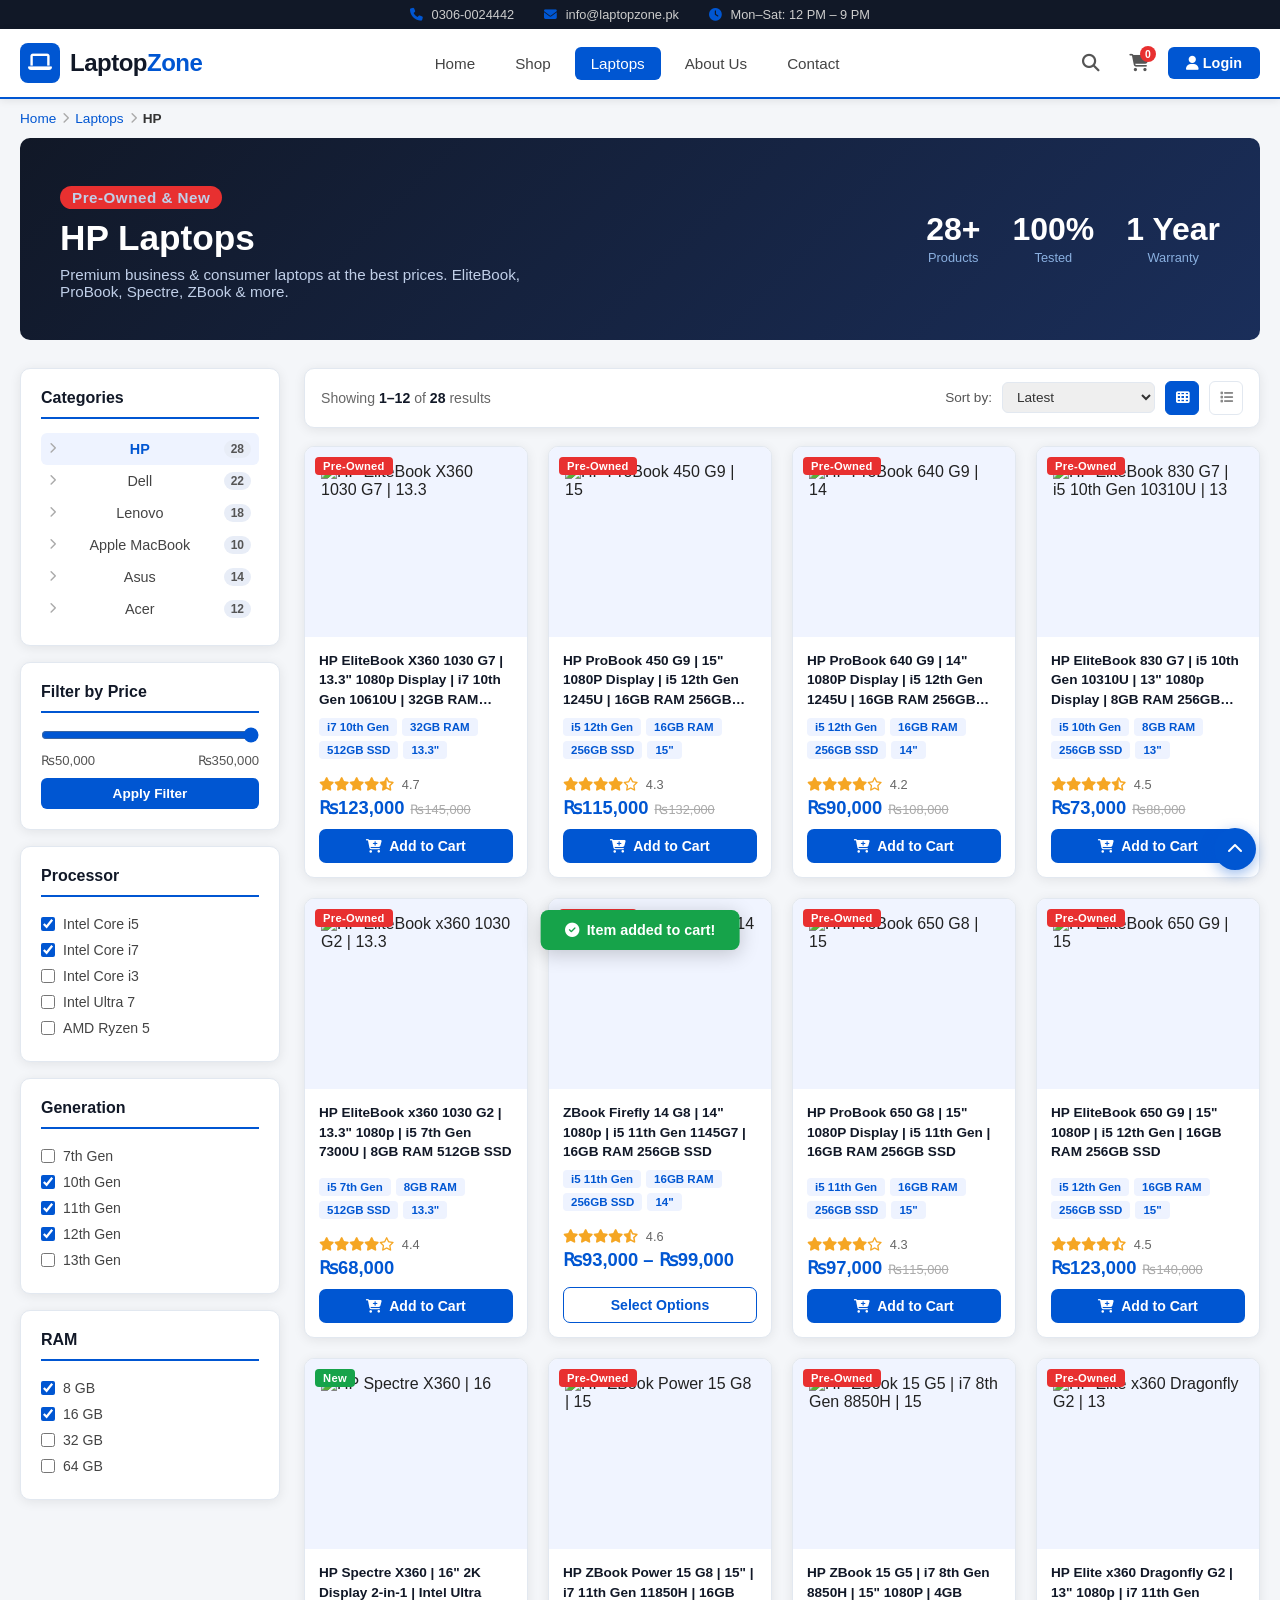
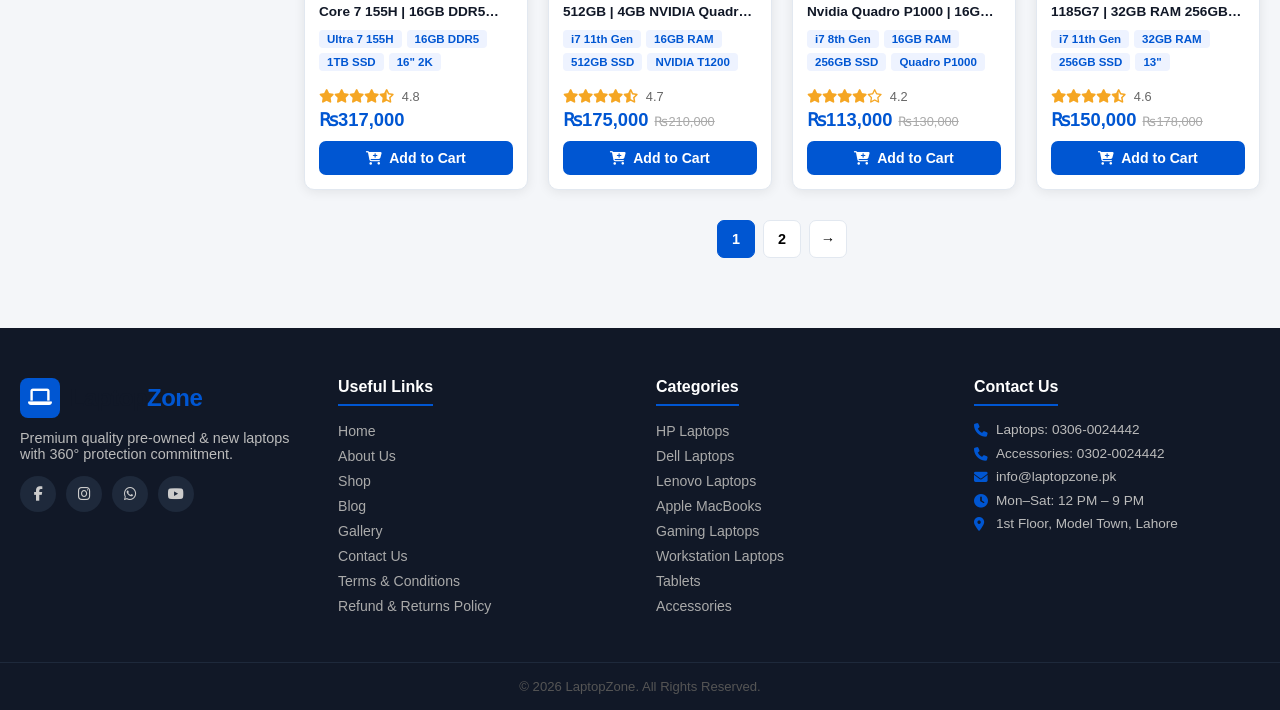
==== laptop-store/index.html @ 1db2cf88 "feat: add laptop-store demo website" ====
<!DOCTYPE html>
<html lang="en">
<head>
  <meta charset="UTF-8" />
  <meta name="viewport" content="width=device-width, initial-scale=1.0"/>
  <title>LaptopZone – HP Laptops</title>
  <link rel="stylesheet" href="style.css" />
  <link rel="stylesheet" href="https://cdnjs.cloudflare.com/ajax/libs/font-awesome/6.5.0/css/all.min.css"/>
</head>
<body>

  <!-- ─── TOP BAR ─── -->
  <div class="top-bar">
    <span><i class="fa fa-phone"></i> 0306-0024442</span>
    <span><i class="fa fa-envelope"></i> info@laptopzone.pk</span>
    <span><i class="fa fa-clock"></i> Mon–Sat: 12 PM – 9 PM</span>
  </div>

  <!-- ─── HEADER ─── -->
  <header class="header">
    <div class="header-inner container">
      <div class="logo">
        <span class="logo-icon"><i class="fa fa-laptop"></i></span>
        <span class="logo-text">Laptop<span class="accent">Zone</span></span>
      </div>

      <nav class="nav">
        <a href="#">Home</a>
        <a href="#">Shop</a>
        <a href="#" class="active">Laptops</a>
        <a href="#">About Us</a>
        <a href="#">Contact</a>
      </nav>

      <div class="header-actions">
        <button class="btn-icon" title="Search"><i class="fa fa-search"></i></button>
        <button class="btn-icon cart-btn" title="Cart">
          <i class="fa fa-shopping-cart"></i>
          <span class="cart-badge" id="cartCount">0</span>
        </button>
        <button class="btn-login"><i class="fa fa-user"></i> Login</button>
      </div>
    </div>
  </header>

  <!-- ─── BREADCRUMB ─── -->
  <div class="breadcrumb container">
    <a href="#">Home</a> <i class="fa fa-chevron-right"></i>
    <a href="#">Laptops</a> <i class="fa fa-chevron-right"></i>
    <span>HP</span>
  </div>

  <!-- ─── CATEGORY BANNER ─── -->
  <section class="category-banner container">
    <div class="banner-text">
      <p class="banner-tag">Pre-Owned &amp; New</p>
      <h1>HP Laptops</h1>
      <p>Premium business &amp; consumer laptops at the best prices. EliteBook, ProBook, Spectre, ZBook &amp; more.</p>
    </div>
    <div class="banner-stats">
      <div class="stat"><strong>28+</strong><span>Products</span></div>
      <div class="stat"><strong>100%</strong><span>Tested</span></div>
      <div class="stat"><strong>1 Year</strong><span>Warranty</span></div>
    </div>
  </section>

  <!-- ─── MAIN CONTENT ─── -->
  <main class="container main-layout">

    <!-- SIDEBAR -->
    <aside class="sidebar">
      <div class="sidebar-card">
        <h3>Categories</h3>
        <ul class="cat-list">
          <li><a href="#"><i class="fa fa-chevron-right"></i> HP <span class="count">28</span></a></li>
          <li><a href="#"><i class="fa fa-chevron-right"></i> Dell <span class="count">22</span></a></li>
          <li><a href="#"><i class="fa fa-chevron-right"></i> Lenovo <span class="count">18</span></a></li>
          <li><a href="#"><i class="fa fa-chevron-right"></i> Apple MacBook <span class="count">10</span></a></li>
          <li><a href="#"><i class="fa fa-chevron-right"></i> Asus <span class="count">14</span></a></li>
          <li><a href="#"><i class="fa fa-chevron-right"></i> Acer <span class="count">12</span></a></li>
        </ul>
      </div>

      <div class="sidebar-card">
        <h3>Filter by Price</h3>
        <div class="price-range">
          <input type="range" id="priceSlider" min="50000" max="350000" value="350000" step="5000" oninput="updatePrice(this.value)"/>
          <div class="price-labels">
            <span>₨50,000</span>
            <span id="priceVal">₨350,000</span>
          </div>
          <button class="btn-filter" onclick="filterPrice()">Apply Filter</button>
        </div>
      </div>

      <div class="sidebar-card">
        <h3>Processor</h3>
        <label class="check-label"><input type="checkbox" checked /> Intel Core i5</label>
        <label class="check-label"><input type="checkbox" checked /> Intel Core i7</label>
        <label class="check-label"><input type="checkbox" /> Intel Core i3</label>
        <label class="check-label"><input type="checkbox" /> Intel Ultra 7</label>
        <label class="check-label"><input type="checkbox" /> AMD Ryzen 5</label>
      </div>

      <div class="sidebar-card">
        <h3>Generation</h3>
        <label class="check-label"><input type="checkbox" /> 7th Gen</label>
        <label class="check-label"><input type="checkbox" checked /> 10th Gen</label>
        <label class="check-label"><input type="checkbox" checked /> 11th Gen</label>
        <label class="check-label"><input type="checkbox" checked /> 12th Gen</label>
        <label class="check-label"><input type="checkbox" /> 13th Gen</label>
      </div>

      <div class="sidebar-card">
        <h3>RAM</h3>
        <label class="check-label"><input type="checkbox" checked /> 8 GB</label>
        <label class="check-label"><input type="checkbox" checked /> 16 GB</label>
        <label class="check-label"><input type="checkbox" /> 32 GB</label>
        <label class="check-label"><input type="checkbox" /> 64 GB</label>
      </div>
    </aside>

    <!-- PRODUCTS SECTION -->
    <section class="products-section">

      <!-- Toolbar -->
      <div class="toolbar">
        <p class="results-info">Showing <strong>1–12</strong> of <strong>28</strong> results</p>
        <div class="toolbar-right">
          <label>Sort by:</label>
          <select id="sortSelect" onchange="sortProducts()">
            <option value="latest">Latest</option>
            <option value="price-asc">Price: Low to High</option>
            <option value="price-desc">Price: High to Low</option>
            <option value="name">Name A–Z</option>
          </select>
          <button class="view-btn active" onclick="setView('grid')" title="Grid"><i class="fa fa-th"></i></button>
          <button class="view-btn" onclick="setView('list')" title="List"><i class="fa fa-list"></i></button>
        </div>
      </div>

      <!-- Product Grid -->
      <div class="product-grid" id="productGrid">

        <!-- Products are injected by JS -->

      </div>

      <!-- Pagination -->
      <div class="pagination">
        <button class="page-btn active">1</button>
        <button class="page-btn">2</button>
        <button class="page-btn">→</button>
      </div>
    </section>
  </main>

  <!-- ─── FOOTER ─── -->
  <footer class="footer">
    <div class="container footer-grid">
      <div class="footer-col">
        <div class="logo">
          <span class="logo-icon"><i class="fa fa-laptop"></i></span>
          <span class="logo-text">Laptop<span class="accent">Zone</span></span>
        </div>
        <p style="margin-top:12px;color:#bbb;font-size:0.9rem;">Premium quality pre-owned &amp; new laptops with 360° protection commitment.</p>
        <div class="social-links">
          <a href="#"><i class="fab fa-facebook-f"></i></a>
          <a href="#"><i class="fab fa-instagram"></i></a>
          <a href="#"><i class="fab fa-whatsapp"></i></a>
          <a href="#"><i class="fab fa-youtube"></i></a>
        </div>
      </div>

      <div class="footer-col">
        <h4>Useful Links</h4>
        <ul>
          <li><a href="#">Home</a></li>
          <li><a href="#">About Us</a></li>
          <li><a href="#">Shop</a></li>
          <li><a href="#">Blog</a></li>
          <li><a href="#">Gallery</a></li>
          <li><a href="#">Contact Us</a></li>
          <li><a href="#">Terms &amp; Conditions</a></li>
          <li><a href="#">Refund &amp; Returns Policy</a></li>
        </ul>
      </div>

      <div class="footer-col">
        <h4>Categories</h4>
        <ul>
          <li><a href="#">HP Laptops</a></li>
          <li><a href="#">Dell Laptops</a></li>
          <li><a href="#">Lenovo Laptops</a></li>
          <li><a href="#">Apple MacBooks</a></li>
          <li><a href="#">Gaming Laptops</a></li>
          <li><a href="#">Workstation Laptops</a></li>
          <li><a href="#">Tablets</a></li>
          <li><a href="#">Accessories</a></li>
        </ul>
      </div>

      <div class="footer-col">
        <h4>Contact Us</h4>
        <p><i class="fa fa-phone"></i> Laptops: 0306-0024442</p>
        <p><i class="fa fa-phone"></i> Accessories: 0302-0024442</p>
        <p><i class="fa fa-envelope"></i> info@laptopzone.pk</p>
        <p><i class="fa fa-clock"></i> Mon–Sat: 12 PM – 9 PM</p>
        <p><i class="fa fa-map-marker-alt"></i> 1st Floor, Model Town, Lahore</p>
      </div>
    </div>

    <div class="footer-bottom">
      <p>© 2026 LaptopZone. All Rights Reserved.</p>
    </div>
  </footer>

  <!-- ─── CART TOAST ─── -->
  <div class="toast" id="toast">
    <i class="fa fa-check-circle"></i> Item added to cart!
  </div>

  <button class="scroll-top" onclick="window.scrollTo({top:0,behavior:'smooth'})">
    <i class="fa fa-chevron-up"></i>
  </button>

  <script src="app.js"></script>

  <!-- Quiribot AI Shopping Assistant -->
  <script
    src="http://localhost:7000/widget/loader.js"
    data-site-key="3d88284e658b4520b2c58d9f4c497f0f"
    data-api="http://localhost:8080">
  </script>
</body>
</html>
---- laptop-store/style.css ----
/* ─── RESET & BASE ─── */
*, *::before, *::after { box-sizing: border-box; margin: 0; padding: 0; }
body { font-family: 'Segoe UI', Arial, sans-serif; color: #222; background: #f4f6f9; }
a { text-decoration: none; color: inherit; }
ul { list-style: none; }
img { max-width: 100%; display: block; }

/* ─── VARIABLES ─── */
:root {
  --blue:    #0056d2;
  --blue-d:  #003f9e;
  --accent:  #e83030;
  --dark:    #111827;
  --card-bg: #ffffff;
  --border:  #e2e8f0;
  --shadow:  0 2px 12px rgba(0,0,0,0.08);
  --radius:  10px;
}

/* ─── CONTAINER ─── */
.container { max-width: 1280px; margin: 0 auto; padding: 0 20px; }

/* ─── TOP BAR ─── */
.top-bar {
  background: var(--dark);
  color: #ccc;
  font-size: 0.8rem;
  padding: 7px 20px;
  display: flex;
  justify-content: center;
  gap: 30px;
  flex-wrap: wrap;
}
.top-bar i { margin-right: 5px; color: var(--blue); }

/* ─── HEADER ─── */
.header {
  background: #fff;
  border-bottom: 2px solid var(--blue);
  position: sticky;
  top: 0;
  z-index: 100;
  box-shadow: 0 2px 8px rgba(0,0,0,0.08);
}
.header-inner {
  display: flex;
  align-items: center;
  justify-content: space-between;
  padding: 14px 20px;
  gap: 20px;
}

/* Logo */
.logo { display: flex; align-items: center; gap: 10px; cursor: pointer; }
.logo-icon {
  background: var(--blue);
  color: #fff;
  width: 40px; height: 40px;
  border-radius: 8px;
  display: grid; place-items: center;
  font-size: 1.2rem;
}
.logo-text { font-size: 1.5rem; font-weight: 800; color: var(--dark); letter-spacing: -0.5px; }
.logo-text .accent { color: var(--blue); }

/* Nav */
.nav { display: flex; gap: 8px; }
.nav a {
  padding: 8px 16px;
  border-radius: 6px;
  font-weight: 500;
  font-size: 0.95rem;
  color: #444;
  transition: background 0.2s, color 0.2s;
}
.nav a:hover, .nav a.active {
  background: var(--blue);
  color: #fff;
}

/* Header actions */
.header-actions { display: flex; align-items: center; gap: 10px; }
.btn-icon {
  background: none; border: none; cursor: pointer;
  font-size: 1.1rem; color: #555;
  width: 38px; height: 38px;
  border-radius: 50%;
  display: grid; place-items: center;
  position: relative;
  transition: background 0.2s;
}
.btn-icon:hover { background: #f0f4ff; color: var(--blue); }
.cart-badge {
  position: absolute; top: 2px; right: 2px;
  background: var(--accent); color: #fff;
  font-size: 0.65rem; font-weight: 700;
  min-width: 16px; height: 16px;
  border-radius: 50%;
  display: grid; place-items: center;
}
.btn-login {
  background: var(--blue); color: #fff;
  border: none; cursor: pointer;
  padding: 8px 18px; border-radius: 6px;
  font-size: 0.9rem; font-weight: 600;
  transition: background 0.2s;
}
.btn-login:hover { background: var(--blue-d); }

/* ─── BREADCRUMB ─── */
.breadcrumb {
  padding: 12px 20px;
  font-size: 0.85rem;
  color: #666;
  display: flex;
  align-items: center;
  gap: 6px;
}
.breadcrumb a { color: var(--blue); }
.breadcrumb a:hover { text-decoration: underline; }
.breadcrumb .fa-chevron-right { font-size: 0.7rem; color: #aaa; }
.breadcrumb span { color: #333; font-weight: 600; }

/* ─── CATEGORY BANNER ─── */
.category-banner {
  background: linear-gradient(135deg, var(--dark) 0%, #1a2e5a 100%);
  border-radius: var(--radius);
  color: #fff;
  padding: 40px 40px;
  margin: 0 20px 28px;
  display: flex;
  align-items: center;
  justify-content: space-between;
  gap: 20px;
  flex-wrap: wrap;
}
.banner-tag {
  display: inline-block;
  background: var(--accent);
  font-size: 0.75rem;
  font-weight: 700;
  padding: 3px 12px;
  border-radius: 20px;
  letter-spacing: 0.5px;
  margin-bottom: 10px;
}
.category-banner h1 { font-size: 2.2rem; font-weight: 800; line-height: 1.1; }
.category-banner p { color: #c0cfe8; margin-top: 8px; font-size: 0.95rem; max-width: 480px; }
.banner-stats { display: flex; gap: 32px; }
.stat { text-align: center; }
.stat strong { display: block; font-size: 2rem; font-weight: 800; color: #fff; }
.stat span { font-size: 0.8rem; color: #8ab0e0; }

/* ─── MAIN LAYOUT ─── */
.main-layout {
  display: grid;
  grid-template-columns: 260px 1fr;
  gap: 24px;
  align-items: start;
  padding-bottom: 50px;
}

/* ─── SIDEBAR ─── */
.sidebar { display: flex; flex-direction: column; gap: 16px; }
.sidebar-card {
  background: var(--card-bg);
  border-radius: var(--radius);
  padding: 20px;
  box-shadow: var(--shadow);
  border: 1px solid var(--border);
}
.sidebar-card h3 {
  font-size: 1rem;
  font-weight: 700;
  color: var(--dark);
  margin-bottom: 14px;
  padding-bottom: 10px;
  border-bottom: 2px solid var(--blue);
}

/* Category list */
.cat-list li a {
  display: flex;
  align-items: center;
  justify-content: space-between;
  padding: 7px 8px;
  border-radius: 6px;
  font-size: 0.9rem;
  color: #444;
  transition: background 0.2s, color 0.2s;
}
.cat-list li a:hover { background: #eef3ff; color: var(--blue); }
.cat-list li a .fa-chevron-right { font-size: 0.7rem; color: #aaa; }
.cat-list li:first-child a { color: var(--blue); font-weight: 600; background: #eef3ff; }
.count {
  background: #e8edf7;
  color: #555;
  font-size: 0.75rem;
  padding: 2px 7px;
  border-radius: 12px;
  font-weight: 600;
}

/* Price range */
.price-range { display: flex; flex-direction: column; gap: 10px; }
.price-range input[type=range] { width: 100%; accent-color: var(--blue); }
.price-labels { display: flex; justify-content: space-between; font-size: 0.82rem; color: #555; }
.btn-filter {
  background: var(--blue); color: #fff;
  border: none; cursor: pointer;
  padding: 8px; border-radius: 6px;
  font-weight: 600; font-size: 0.85rem;
  transition: background 0.2s;
}
.btn-filter:hover { background: var(--blue-d); }

/* Checkboxes */
.check-label {
  display: flex;
  align-items: center;
  gap: 8px;
  padding: 5px 0;
  font-size: 0.88rem;
  color: #444;
  cursor: pointer;
}
.check-label input { accent-color: var(--blue); width: 14px; height: 14px; }

/* ─── PRODUCTS SECTION ─── */
.products-section { min-width: 0; }

/* Toolbar */
.toolbar {
  display: flex;
  align-items: center;
  justify-content: space-between;
  flex-wrap: wrap;
  gap: 10px;
  background: #fff;
  padding: 12px 16px;
  border-radius: var(--radius);
  margin-bottom: 18px;
  box-shadow: var(--shadow);
  border: 1px solid var(--border);
}
.results-info { font-size: 0.88rem; color: #666; }
.results-info strong { color: var(--dark); }
.toolbar-right { display: flex; align-items: center; gap: 10px; }
.toolbar-right label { font-size: 0.85rem; color: #555; }
.toolbar-right select {
  border: 1px solid var(--border);
  border-radius: 6px;
  padding: 6px 10px;
  font-size: 0.85rem;
  outline: none;
  cursor: pointer;
  color: #333;
}
.view-btn {
  background: none; border: 1px solid var(--border);
  border-radius: 6px; cursor: pointer;
  width: 34px; height: 34px;
  display: grid; place-items: center;
  color: #888;
  transition: all 0.2s;
}
.view-btn:hover, .view-btn.active {
  background: var(--blue); border-color: var(--blue); color: #fff;
}

/* ─── PRODUCT GRID ─── */
.product-grid {
  display: grid;
  grid-template-columns: repeat(auto-fill, minmax(220px, 1fr));
  gap: 20px;
  transition: all 0.3s;
}
.product-grid.list-view { grid-template-columns: 1fr; }
.product-grid.list-view .product-card { flex-direction: row; }
.product-grid.list-view .product-img-wrap { width: 200px; flex-shrink: 0; }
.product-grid.list-view .product-body { padding: 20px; }

/* Product Card */
.product-card {
  background: var(--card-bg);
  border-radius: var(--radius);
  box-shadow: var(--shadow);
  border: 1px solid var(--border);
  overflow: hidden;
  display: flex;
  flex-direction: column;
  transition: transform 0.2s, box-shadow 0.2s;
  cursor: pointer;
}
.product-card:hover {
  transform: translateY(-4px);
  box-shadow: 0 8px 28px rgba(0,86,210,0.14);
}

/* Product image */
.product-img-wrap {
  position: relative;
  background: #f0f4ff;
  padding: 16px;
  display: flex;
  align-items: center;
  justify-content: center;
  height: 190px;
  overflow: hidden;
}
.product-img-wrap img {
  width: 100%;
  height: 100%;
  object-fit: contain;
  transition: transform 0.3s;
}
.product-card:hover .product-img-wrap img { transform: scale(1.06); }
.badge {
  position: absolute;
  top: 10px; left: 10px;
  background: var(--accent);
  color: #fff;
  font-size: 0.7rem;
  font-weight: 700;
  padding: 3px 8px;
  border-radius: 4px;
  letter-spacing: 0.3px;
}
.badge.new { background: #16a34a; }

/* Product body */
.product-body { padding: 14px; display: flex; flex-direction: column; flex: 1; }
.product-name {
  font-size: 0.85rem;
  font-weight: 600;
  color: var(--dark);
  line-height: 1.45;
  flex: 1;
  margin-bottom: 8px;
  display: -webkit-box;
  -webkit-line-clamp: 3;
  -webkit-box-orient: vertical;
  overflow: hidden;
}
.product-specs {
  display: flex;
  flex-wrap: wrap;
  gap: 5px;
  margin-bottom: 10px;
}
.spec-tag {
  background: #eef3ff;
  color: var(--blue);
  font-size: 0.72rem;
  font-weight: 600;
  padding: 3px 8px;
  border-radius: 4px;
}
.product-rating { margin: 6px 0 4px; }
.stars { color: #f5a623; font-size: 0.85rem; }
.stars .rating-num { color: #666; font-size: 0.8rem; margin-left: 4px; }
.product-price {
  font-size: 1.15rem;
  font-weight: 800;
  color: var(--blue);
  margin-bottom: 10px;
}
.product-price .old-price {
  font-size: 0.8rem;
  font-weight: 400;
  color: #aaa;
  text-decoration: line-through;
  margin-left: 6px;
}
.btn-cart {
  width: 100%;
  background: var(--blue);
  color: #fff;
  border: none;
  border-radius: 7px;
  padding: 9px;
  font-size: 0.88rem;
  font-weight: 700;
  cursor: pointer;
  display: flex;
  align-items: center;
  justify-content: center;
  gap: 7px;
  transition: background 0.2s;
}
.btn-cart:hover { background: var(--blue-d); }
.btn-options {
  width: 100%;
  background: #fff;
  color: var(--blue);
  border: 1.5px solid var(--blue);
  border-radius: 7px;
  padding: 9px;
  font-size: 0.88rem;
  font-weight: 700;
  cursor: pointer;
  margin-top: 6px;
  transition: all 0.2s;
}
.btn-options:hover { background: #eef3ff; }

/* ─── PAGINATION ─── */
.pagination {
  display: flex;
  gap: 8px;
  justify-content: center;
  margin-top: 30px;
}
.page-btn {
  min-width: 38px; height: 38px;
  border: 1.5px solid var(--border);
  background: #fff;
  border-radius: 7px;
  cursor: pointer;
  font-weight: 600;
  font-size: 0.9rem;
  transition: all 0.2s;
}
.page-btn:hover, .page-btn.active {
  background: var(--blue);
  border-color: var(--blue);
  color: #fff;
}

/* ─── FOOTER ─── */
.footer {
  background: var(--dark);
  color: #bbb;
  padding: 50px 0 0;
  margin-top: 20px;
}
.footer-grid {
  display: grid;
  grid-template-columns: repeat(auto-fit, minmax(200px, 1fr));
  gap: 32px;
  padding-bottom: 40px;
}
.footer-col h4 {
  color: #fff;
  font-size: 1rem;
  margin-bottom: 16px;
  padding-bottom: 8px;
  border-bottom: 2px solid var(--blue);
  display: inline-block;
}
.footer-col ul li { margin-bottom: 7px; }
.footer-col ul li a {
  color: #aaa;
  font-size: 0.88rem;
  transition: color 0.2s;
}
.footer-col ul li a:hover { color: #fff; }
.footer-col p {
  font-size: 0.85rem;
  margin-bottom: 8px;
  display: flex;
  align-items: flex-start;
  gap: 8px;
}
.footer-col p i { color: var(--blue); margin-top: 2px; width: 14px; flex-shrink: 0; }
.social-links { display: flex; gap: 10px; margin-top: 14px; }
.social-links a {
  background: #1e293b;
  color: #ccc;
  width: 36px; height: 36px;
  border-radius: 50%;
  display: grid; place-items: center;
  font-size: 0.9rem;
  transition: background 0.2s, color 0.2s;
}
.social-links a:hover { background: var(--blue); color: #fff; }
.footer-bottom {
  border-top: 1px solid #1e293b;
  padding: 16px 20px;
  text-align: center;
  font-size: 0.82rem;
  color: #555;
}

/* ─── TOAST ─── */
.toast {
  position: fixed;
  bottom: 30px; left: 50%;
  transform: translateX(-50%) translateY(80px);
  background: #16a34a;
  color: #fff;
  padding: 12px 24px;
  border-radius: 8px;
  font-weight: 600;
  font-size: 0.9rem;
  display: flex; align-items: center; gap: 8px;
  z-index: 999;
  transition: transform 0.35s cubic-bezier(.34,1.56,.64,1);
  box-shadow: 0 4px 20px rgba(0,0,0,0.2);
}
.toast.show { transform: translateX(-50%) translateY(0); }

/* ─── SCROLL TOP ─── */
.scroll-top {
  position: fixed;
  bottom: 30px; right: 24px;
  background: var(--blue);
  color: #fff;
  border: none;
  width: 42px; height: 42px;
  border-radius: 50%;
  cursor: pointer;
  font-size: 1rem;
  display: grid; place-items: center;
  box-shadow: 0 4px 14px rgba(0,86,210,0.4);
  transition: background 0.2s;
}
.scroll-top:hover { background: var(--blue-d); }

/* ─── RESPONSIVE ─── */
@media (max-width: 900px) {
  .main-layout { grid-template-columns: 1fr; }
  .sidebar { display: grid; grid-template-columns: 1fr 1fr; }
  .category-banner { flex-direction: column; gap: 16px; }
}
@media (max-width: 640px) {
  .nav { display: none; }
  .sidebar { grid-template-columns: 1fr; }
  .banner-stats { gap: 16px; }
  .category-banner h1 { font-size: 1.6rem; }
  .top-bar { gap: 12px; font-size: 0.75rem; }
  .logo-text { font-size: 1.2rem; }
}
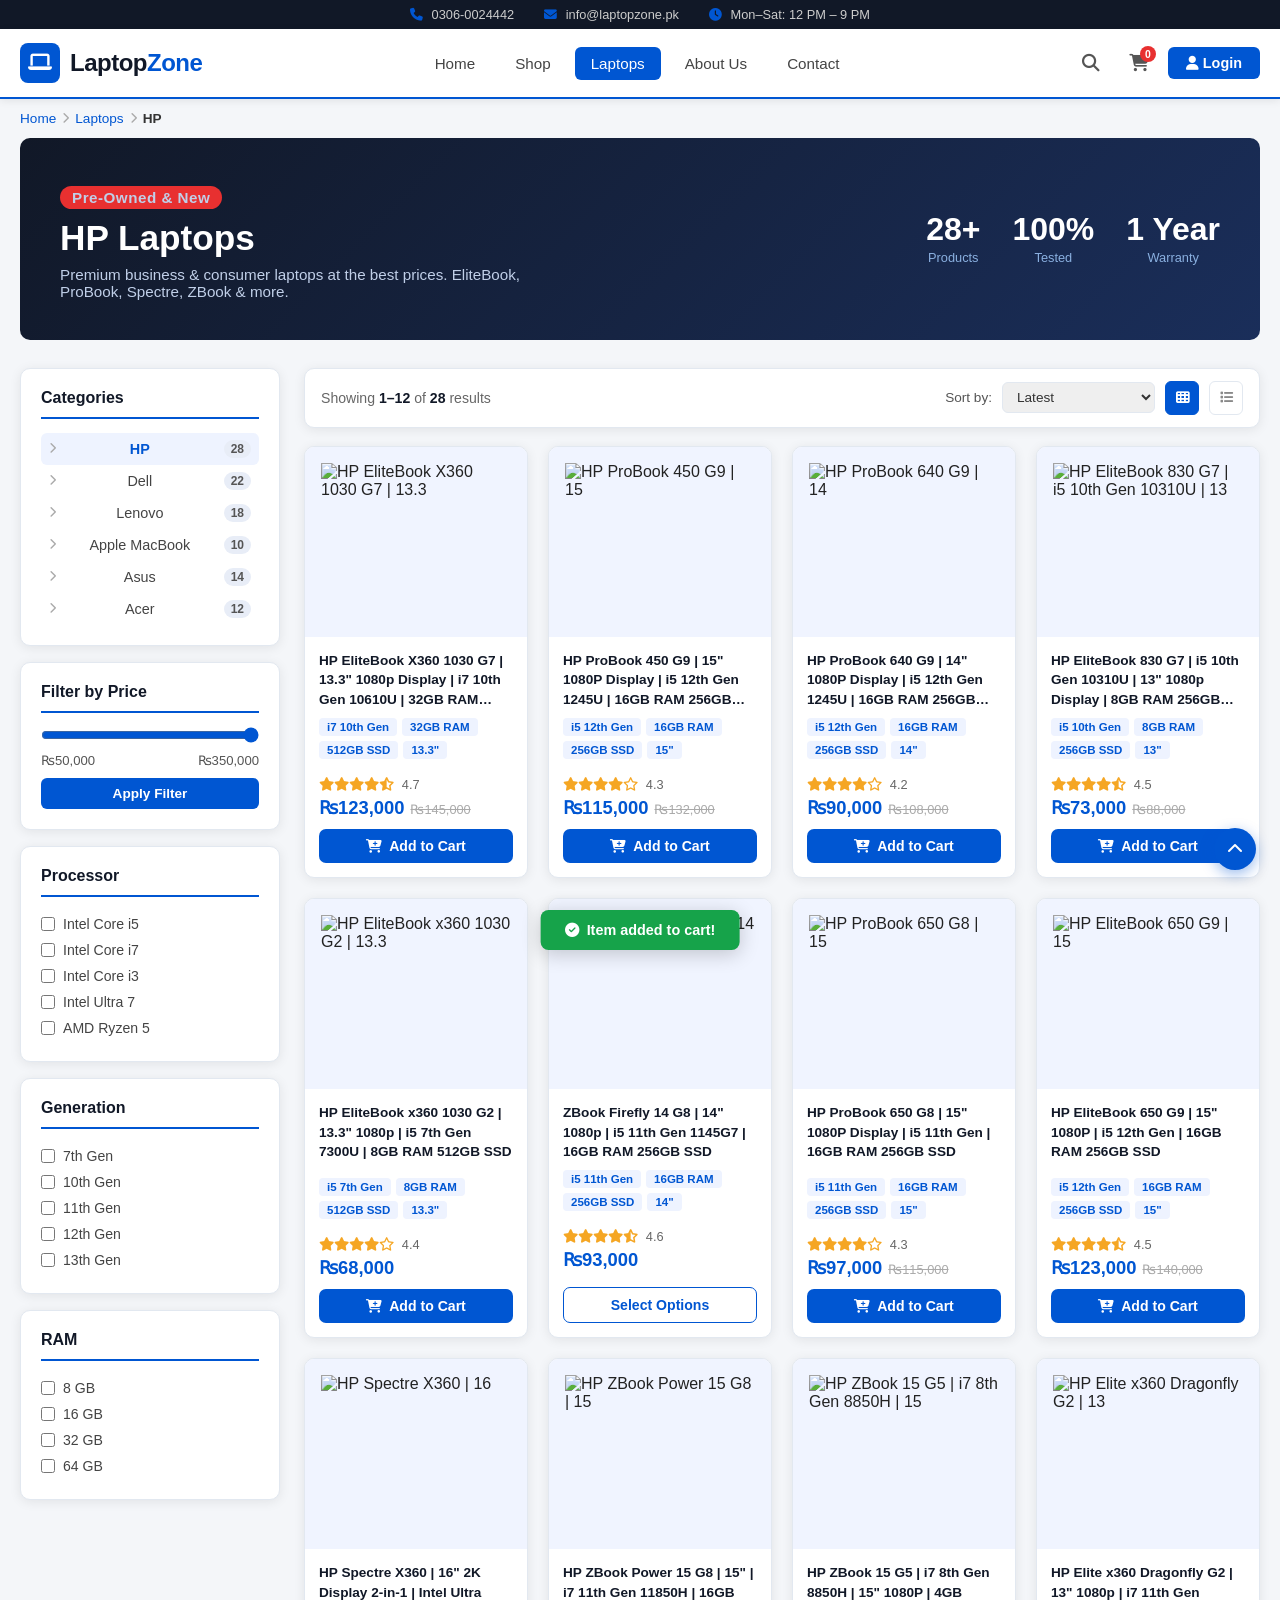
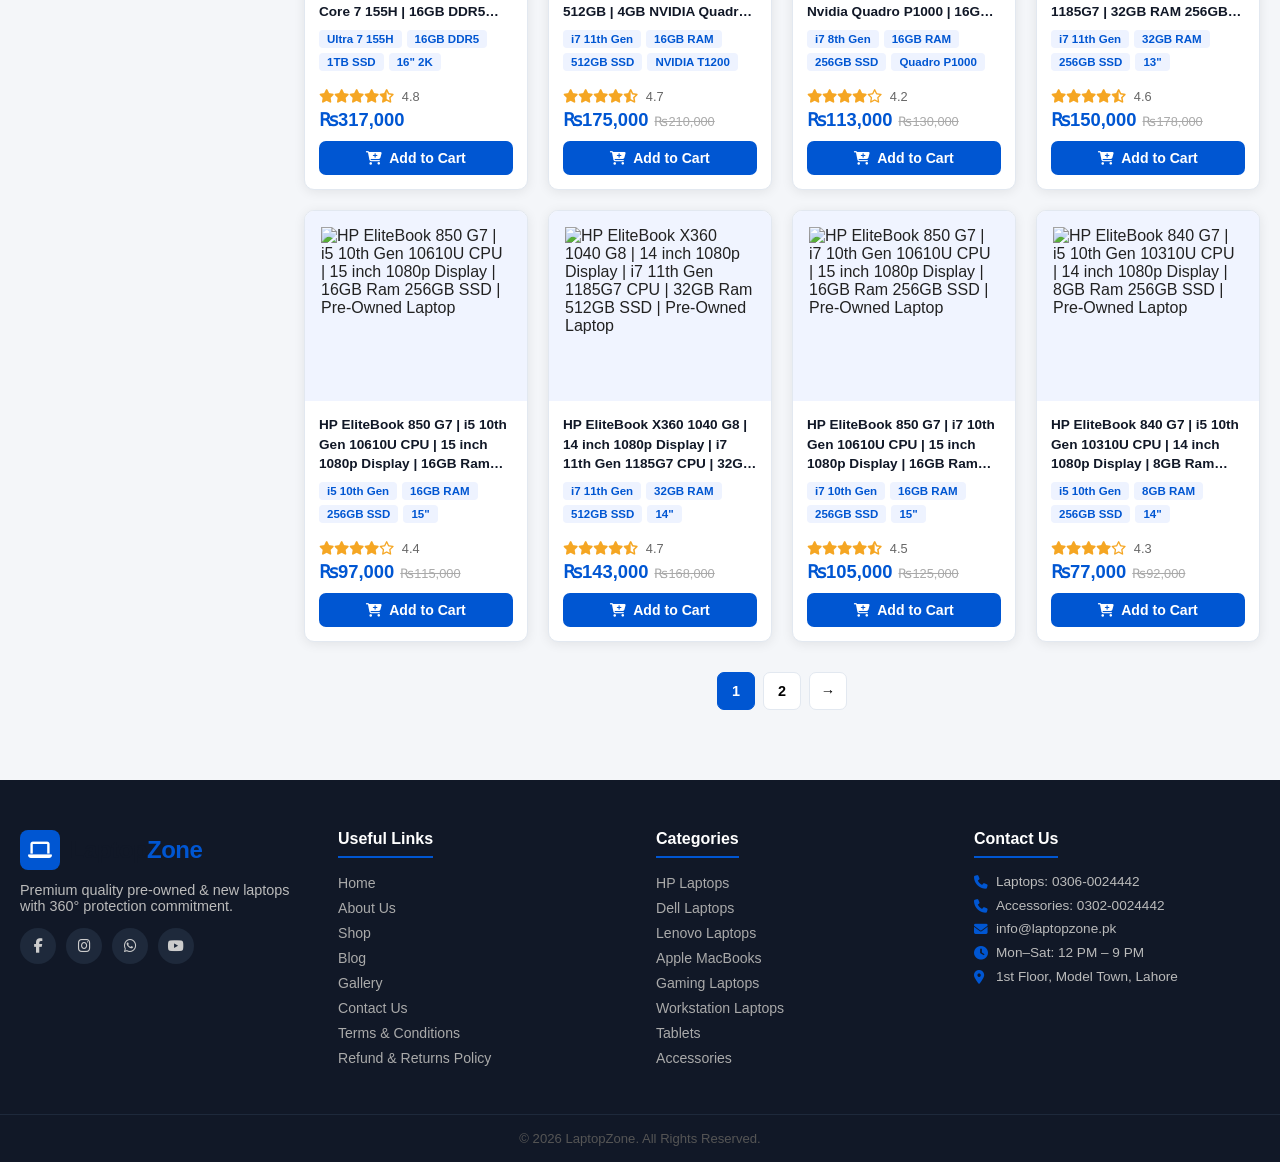
==== commit 0e155b82: "fix: remove Pre-Owned badges from product cards, uncheck sidebar filters" ====
--- a/laptop-store/index.html
+++ b/laptop-store/index.html
@@ -95,8 +95,8 @@
 
       <div class="sidebar-card">
         <h3>Processor</h3>
-        <label class="check-label"><input type="checkbox" checked /> Intel Core i5</label>
-        <label class="check-label"><input type="checkbox" checked /> Intel Core i7</label>
+        <label class="check-label"><input type="checkbox" /> Intel Core i5</label>
+        <label class="check-label"><input type="checkbox" /> Intel Core i7</label>
         <label class="check-label"><input type="checkbox" /> Intel Core i3</label>
         <label class="check-label"><input type="checkbox" /> Intel Ultra 7</label>
         <label class="check-label"><input type="checkbox" /> AMD Ryzen 5</label>
@@ -105,16 +105,16 @@
       <div class="sidebar-card">
         <h3>Generation</h3>
         <label class="check-label"><input type="checkbox" /> 7th Gen</label>
-        <label class="check-label"><input type="checkbox" checked /> 10th Gen</label>
-        <label class="check-label"><input type="checkbox" checked /> 11th Gen</label>
-        <label class="check-label"><input type="checkbox" checked /> 12th Gen</label>
+        <label class="check-label"><input type="checkbox" /> 10th Gen</label>
+        <label class="check-label"><input type="checkbox" /> 11th Gen</label>
+        <label class="check-label"><input type="checkbox" /> 12th Gen</label>
         <label class="check-label"><input type="checkbox" /> 13th Gen</label>
       </div>
 
       <div class="sidebar-card">
         <h3>RAM</h3>
-        <label class="check-label"><input type="checkbox" checked /> 8 GB</label>
-        <label class="check-label"><input type="checkbox" checked /> 16 GB</label>
+        <label class="check-label"><input type="checkbox" /> 8 GB</label>
+        <label class="check-label"><input type="checkbox" /> 16 GB</label>
         <label class="check-label"><input type="checkbox" /> 32 GB</label>
         <label class="check-label"><input type="checkbox" /> 64 GB</label>
       </div>
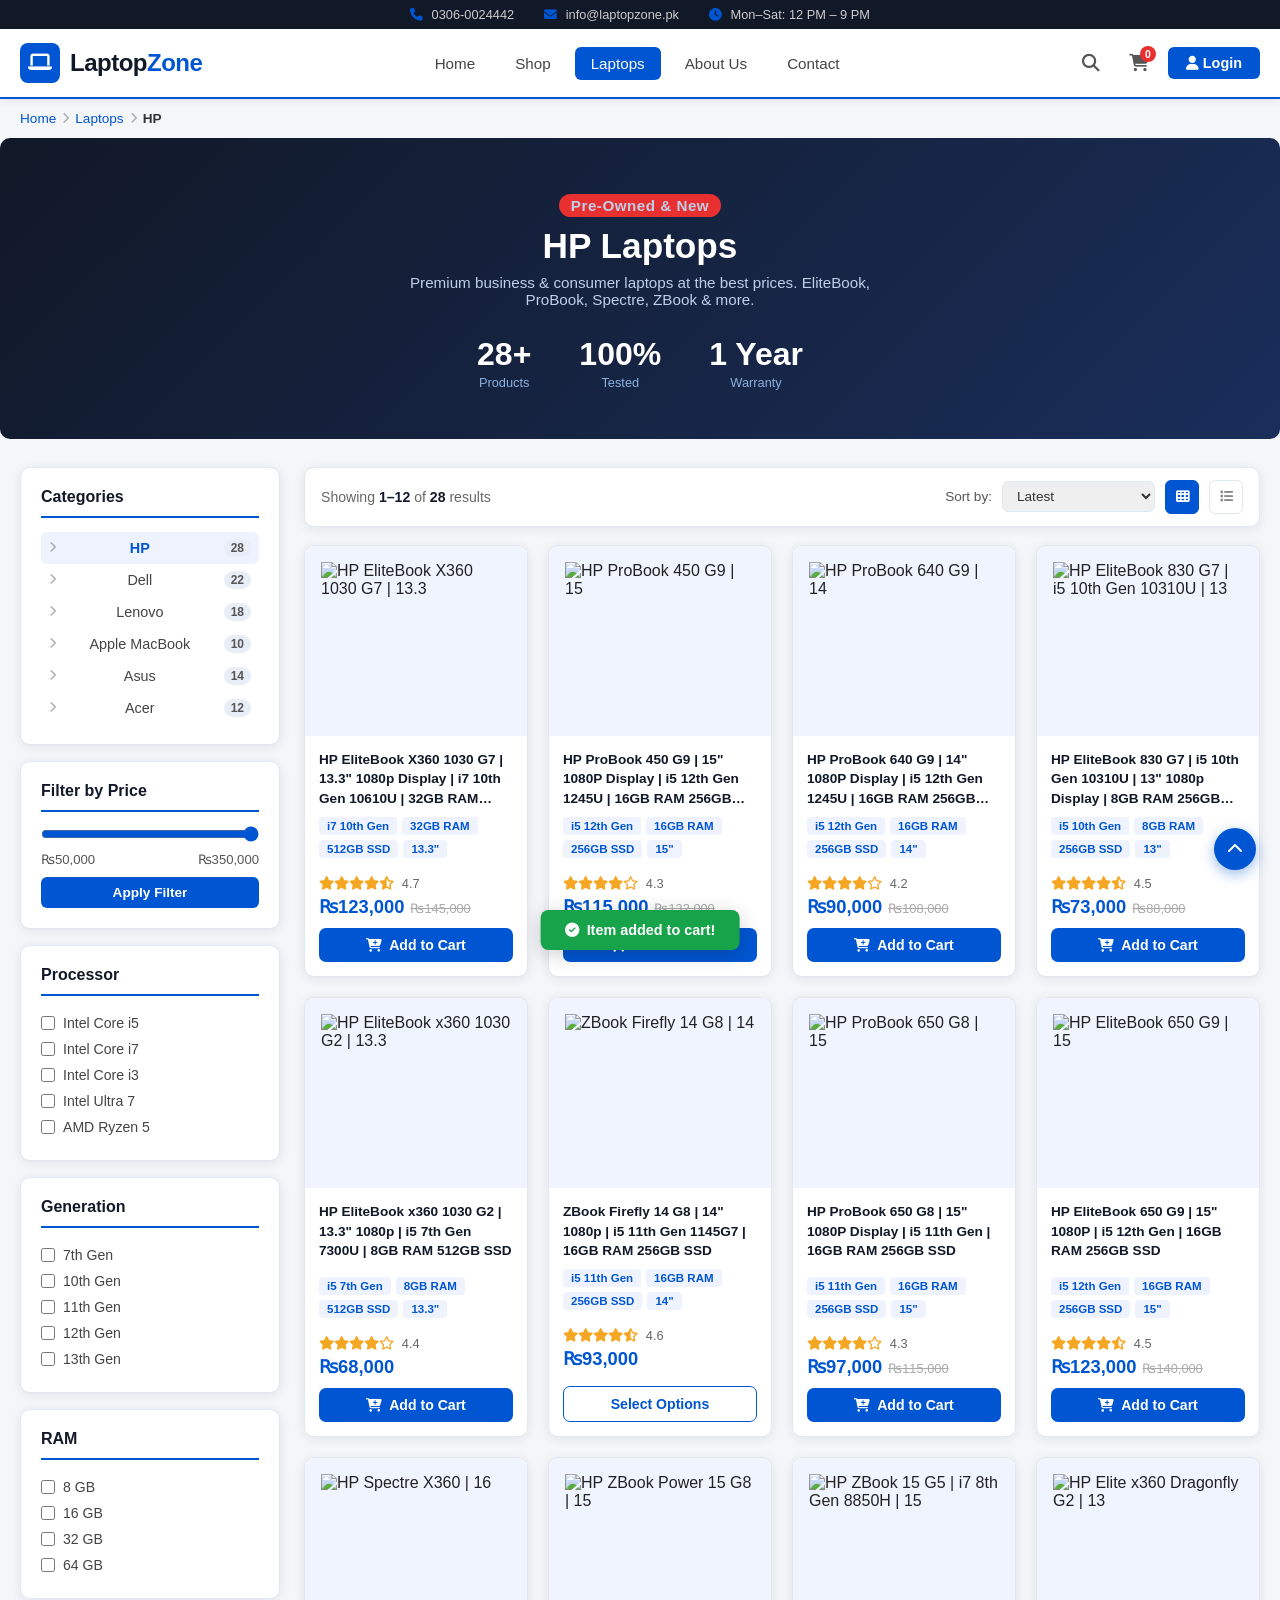
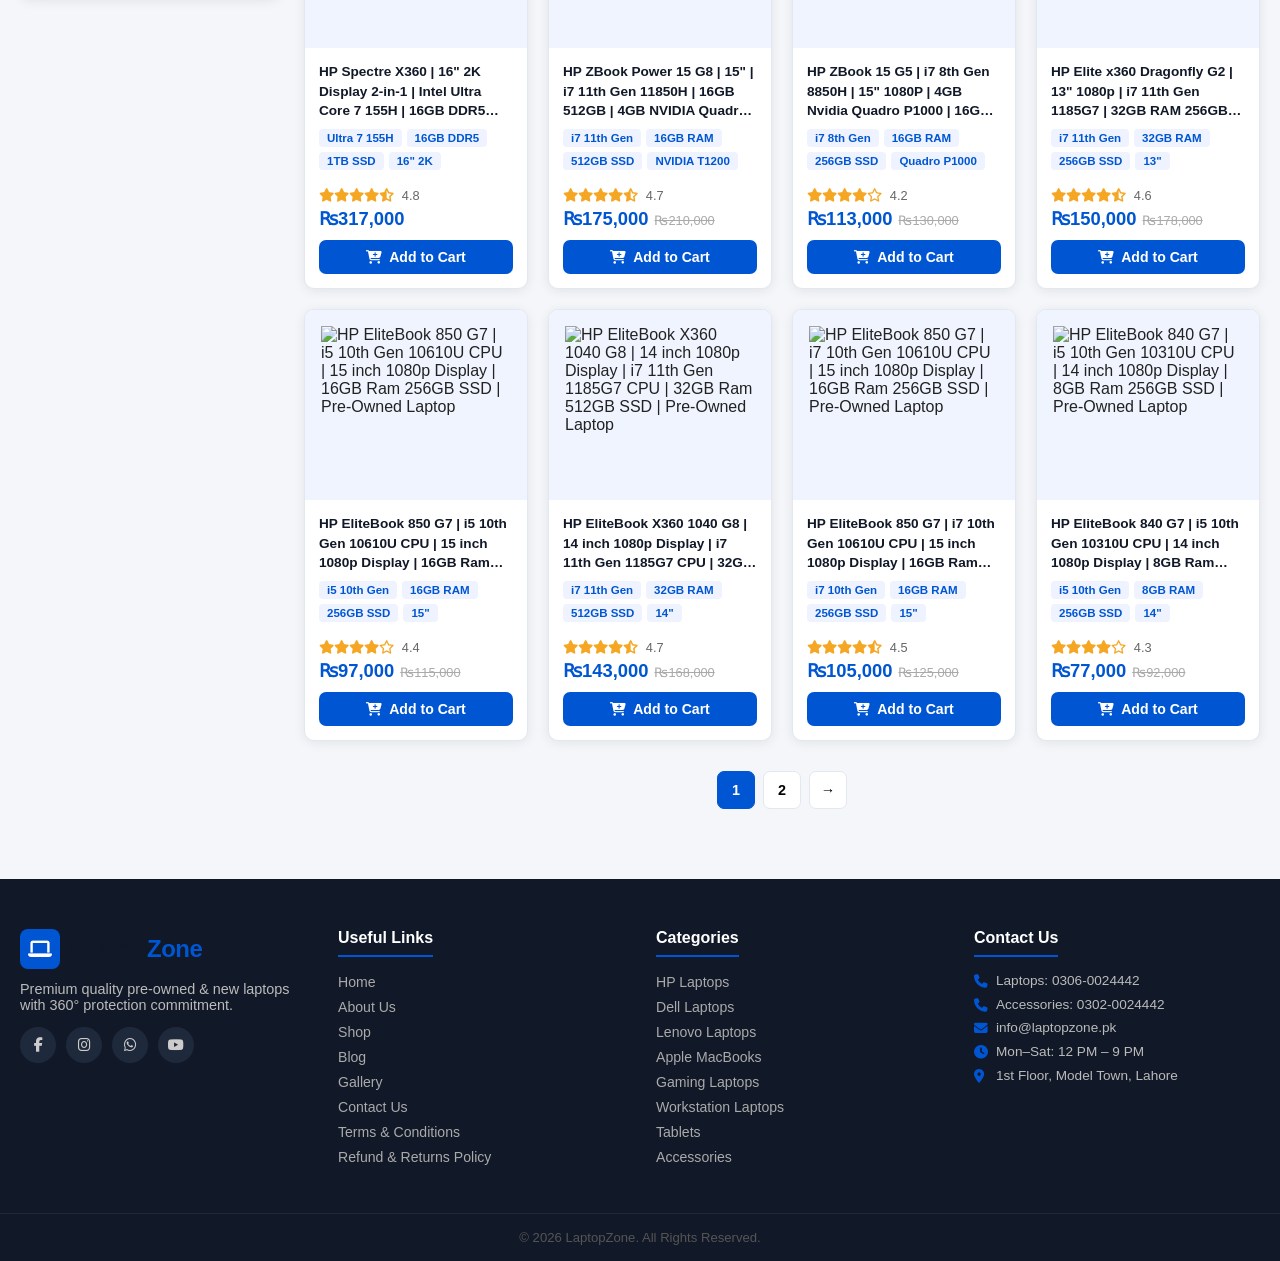
==== commit 7533856b: "Initial commit" ====
--- a/laptop-store/index.html
+++ b/laptop-store/index.html
@@ -155,6 +155,83 @@
     </section>
   </main>
 
+  <!-- ─── PRODUCT DETAIL PAGE ─── -->
+  <div id="product-page" style="display:none">
+    <div class="container">
+
+      <!-- Back nav & breadcrumb -->
+      <div class="pd-nav">
+        <button class="pd-back-btn" onclick="showListing()">
+          <i class="fa fa-arrow-left"></i> Back to Laptops
+        </button>
+        <div class="pd-nav-crumb">
+          <a onclick="showListing()">Home</a>
+          <i class="fa fa-chevron-right"></i>
+          <a onclick="showListing()">Laptops</a>
+          <i class="fa fa-chevron-right"></i>
+          <span id="pd-crumb-name"></span>
+        </div>
+      </div>
+
+      <!-- Main two-column block -->
+      <div class="pd-main">
+
+        <!-- Left: image -->
+        <div class="pd-gallery">
+          <div class="pd-img-main">
+            <img id="pd-main-img" src="" alt="" />
+          </div>
+        </div>
+
+        <!-- Right: product info -->
+        <div class="pd-info">
+          <div class="pd-badge-row">
+            <span class="pd-badge" id="pd-badge">Pre-Owned</span>
+            <span class="pd-sku" id="pd-sku"></span>
+          </div>
+
+          <h1 class="pd-name" id="pd-name"></h1>
+
+          <div class="product-rating" id="pd-rating"></div>
+
+          <div class="pd-price-wrap">
+            <span class="pd-price" id="pd-price"></span>
+            <span class="pd-old-price" id="pd-old-price"></span>
+            <span class="pd-saving" id="pd-saving"></span>
+          </div>
+
+          <div class="pd-specs-quick" id="pd-specs-quick"></div>
+
+          <div class="pd-actions">
+            <button class="pd-cart-btn" id="pd-cart-btn">
+              <i class="fa fa-cart-plus"></i> Add to Cart
+            </button>
+            <a class="pd-wa-btn" id="pd-wa-btn" href="#" target="_blank" rel="noopener noreferrer">
+              <i class="fab fa-whatsapp"></i> WhatsApp for More Details
+            </a>
+          </div>
+
+          <div class="pd-tags" id="pd-tags"></div>
+        </div>
+      </div>
+
+      <!-- Description / Specs tabs -->
+      <div class="pd-tabs-wrap">
+        <div class="pd-tab-bar">
+          <button class="pd-tab-btn active" onclick="switchTab('description')">Description</button>
+          <button class="pd-tab-btn" onclick="switchTab('specs')">Full Specifications</button>
+        </div>
+        <div class="pd-tab-content active" id="tab-description"></div>
+        <div class="pd-tab-content" id="tab-specs"></div>
+      </div>
+
+      <!-- Related products -->
+      <h2 class="pd-related-title">Related Products</h2>
+      <div class="pd-related-grid" id="pd-related-grid"></div>
+
+    </div>
+  </div>
+
   <!-- ─── FOOTER ─── -->
   <footer class="footer">
     <div class="container footer-grid">
@@ -226,11 +303,11 @@
 
   <script src="app.js"></script>
 
-  <!-- Quiribot AI Shopping Assistant -->
-  <script
-    src="http://localhost:7000/widget/loader.js"
-    data-site-key="3d88284e658b4520b2c58d9f4c497f0f"
-    data-api="http://localhost:8080">
-  </script>
+<!-- Quiribot AI Shopping Assistant -->
+<script
+  src="http://localhost:7000/widget/loader.js"
+  data-site-key="3d7c534b6c774cf5b6af8659aafe0f64"
+  data-api="http://localhost:8080">
+</script>
 </body>
 </html>
--- a/laptop-store/style.css
+++ b/laptop-store/style.css
@@ -126,13 +126,13 @@
   background: linear-gradient(135deg, var(--dark) 0%, #1a2e5a 100%);
   border-radius: var(--radius);
   color: #fff;
-  padding: 40px 40px;
-  margin: 0 20px 28px;
-  display: flex;
-  align-items: center;
-  justify-content: space-between;
-  gap: 20px;
-  flex-wrap: wrap;
+  padding: 48px 48px;
+  margin-bottom: 28px;
+  display: flex;
+  flex-direction: column;
+  align-items: center;
+  text-align: center;
+  gap: 28px;
 }
 .banner-tag {
   display: inline-block;
@@ -144,12 +144,13 @@
   letter-spacing: 0.5px;
   margin-bottom: 10px;
 }
+.banner-text { flex: 1; min-width: 260px; text-align: center; }
 .category-banner h1 { font-size: 2.2rem; font-weight: 800; line-height: 1.1; }
-.category-banner p { color: #c0cfe8; margin-top: 8px; font-size: 0.95rem; max-width: 480px; }
-.banner-stats { display: flex; gap: 32px; }
+.category-banner p { color: #c0cfe8; margin-top: 8px; font-size: 0.95rem; max-width: 520px; }
+.banner-stats { display: flex; gap: 48px; align-items: center; flex-shrink: 0; justify-content: center; }
 .stat { text-align: center; }
-.stat strong { display: block; font-size: 2rem; font-weight: 800; color: #fff; }
-.stat span { font-size: 0.8rem; color: #8ab0e0; }
+.stat strong { display: block; font-size: 2rem; font-weight: 800; color: #fff; white-space: nowrap; }
+.stat span { font-size: 0.8rem; color: #8ab0e0; white-space: nowrap; }
 
 /* ─── MAIN LAYOUT ─── */
 .main-layout {
@@ -521,7 +522,7 @@
 @media (max-width: 900px) {
   .main-layout { grid-template-columns: 1fr; }
   .sidebar { display: grid; grid-template-columns: 1fr 1fr; }
-  .category-banner { flex-direction: column; gap: 16px; }
+  .category-banner { gap: 16px; }
 }
 @media (max-width: 640px) {
   .nav { display: none; }
@@ -531,3 +532,232 @@
   .top-bar { gap: 12px; font-size: 0.75rem; }
   .logo-text { font-size: 1.2rem; }
 }
+
+/* ─── PRODUCT DETAIL PAGE ─── */
+#product-page { padding-bottom: 60px; }
+
+.pd-nav {
+  display: flex;
+  align-items: center;
+  gap: 14px;
+  padding: 18px 0 10px;
+  font-size: 0.85rem;
+  color: #888;
+  flex-wrap: wrap;
+}
+.pd-nav-crumb { display: flex; align-items: center; gap: 6px; }
+.pd-nav-crumb a { color: var(--blue); cursor: pointer; }
+.pd-nav-crumb a:hover { text-decoration: underline; }
+.pd-nav-crumb .fa-chevron-right { font-size: 0.7rem; color: #bbb; }
+.pd-back-btn {
+  background: none;
+  border: 1.5px solid var(--border);
+  border-radius: 7px;
+  padding: 7px 16px;
+  font-size: 0.85rem;
+  cursor: pointer;
+  color: var(--blue);
+  font-weight: 600;
+  display: flex;
+  align-items: center;
+  gap: 7px;
+  transition: background 0.2s;
+}
+.pd-back-btn:hover { background: #eef3ff; }
+
+.pd-main {
+  display: grid;
+  grid-template-columns: 1fr 1fr;
+  gap: 40px;
+  background: #fff;
+  border-radius: var(--radius);
+  padding: 32px;
+  box-shadow: var(--shadow);
+  border: 1px solid var(--border);
+  margin-bottom: 28px;
+}
+
+.pd-gallery { display: flex; flex-direction: column; gap: 12px; }
+.pd-img-main {
+  background: #f0f4ff;
+  border-radius: 10px;
+  overflow: hidden;
+  height: 360px;
+  display: flex;
+  align-items: center;
+  justify-content: center;
+  padding: 24px;
+}
+.pd-img-main img { max-height: 100%; width: 100%; object-fit: contain; }
+
+.pd-info { display: flex; flex-direction: column; gap: 14px; }
+.pd-badge-row { display: flex; align-items: center; gap: 10px; }
+.pd-badge {
+  background: var(--accent);
+  color: #fff;
+  font-size: 0.72rem;
+  font-weight: 700;
+  padding: 4px 12px;
+  border-radius: 4px;
+  letter-spacing: 0.3px;
+}
+.pd-badge.new { background: #16a34a; }
+.pd-sku { font-size: 0.78rem; color: #999; }
+
+.pd-name { font-size: 1.3rem; font-weight: 800; color: var(--dark); line-height: 1.35; }
+
+.pd-price-wrap { display: flex; align-items: center; gap: 12px; flex-wrap: wrap; }
+.pd-price { font-size: 1.85rem; font-weight: 800; color: var(--blue); }
+.pd-old-price { font-size: 1rem; color: #bbb; text-decoration: line-through; }
+.pd-saving {
+  background: #fef3c7;
+  color: #92400e;
+  font-size: 0.76rem;
+  font-weight: 700;
+  padding: 3px 10px;
+  border-radius: 4px;
+}
+
+.pd-specs-quick {
+  display: grid;
+  grid-template-columns: 1fr 1fr;
+  gap: 8px;
+}
+.pd-spec-chip {
+  background: #eef3ff;
+  border: 1px solid #d1ddf5;
+  border-radius: 8px;
+  padding: 9px 12px;
+  display: flex;
+  align-items: center;
+  gap: 9px;
+  font-size: 0.82rem;
+}
+.pd-spec-chip i { color: var(--blue); font-size: 1rem; flex-shrink: 0; }
+.pd-spec-chip strong { display: block; font-size: 0.72rem; color: #888; font-weight: 500; text-transform: uppercase; letter-spacing: 0.3px; }
+.pd-spec-chip span { font-weight: 700; color: var(--dark); font-size: 0.83rem; }
+
+.pd-actions { display: flex; flex-direction: column; gap: 10px; margin-top: 4px; }
+.pd-cart-btn {
+  background: var(--blue);
+  color: #fff;
+  border: none;
+  border-radius: 8px;
+  padding: 14px;
+  font-size: 1rem;
+  font-weight: 700;
+  cursor: pointer;
+  display: flex;
+  align-items: center;
+  justify-content: center;
+  gap: 8px;
+  transition: background 0.2s;
+}
+.pd-cart-btn:hover { background: var(--blue-d); }
+.pd-wa-btn {
+  background: #25d366;
+  color: #fff;
+  border: none;
+  border-radius: 8px;
+  padding: 12px;
+  font-size: 0.92rem;
+  font-weight: 700;
+  cursor: pointer;
+  display: flex;
+  align-items: center;
+  justify-content: center;
+  gap: 8px;
+  text-decoration: none;
+  transition: background 0.2s;
+}
+.pd-wa-btn:hover { background: #1da851; }
+
+.pd-tags { display: flex; flex-wrap: wrap; gap: 7px; padding-top: 2px; }
+.pd-tag {
+  background: #f0f0f6;
+  color: #666;
+  font-size: 0.76rem;
+  padding: 4px 11px;
+  border-radius: 20px;
+  border: 1px solid #e0e0ec;
+}
+
+/* ─── Tabs ─── */
+.pd-tabs-wrap {
+  background: #fff;
+  border-radius: var(--radius);
+  box-shadow: var(--shadow);
+  border: 1px solid var(--border);
+  margin-bottom: 28px;
+  overflow: hidden;
+}
+.pd-tab-bar { display: flex; border-bottom: 2px solid var(--border); }
+.pd-tab-btn {
+  padding: 14px 26px;
+  border: none;
+  background: none;
+  font-size: 0.9rem;
+  font-weight: 600;
+  color: #888;
+  cursor: pointer;
+  border-bottom: 3px solid transparent;
+  margin-bottom: -2px;
+  transition: color 0.2s;
+}
+.pd-tab-btn.active { color: var(--blue); border-bottom-color: var(--blue); }
+.pd-tab-content { padding: 28px; display: none; }
+.pd-tab-content.active { display: block; }
+
+.pd-spec-table { width: 100%; border-collapse: collapse; font-size: 0.88rem; }
+.pd-spec-table tr:nth-child(even) td { background: #f8faff; }
+.pd-spec-table td {
+  padding: 11px 16px;
+  border-bottom: 1px solid var(--border);
+  vertical-align: top;
+}
+.pd-spec-table tr:last-child td { border-bottom: none; }
+.pd-spec-table td:first-child {
+  font-weight: 700;
+  color: #555;
+  width: 36%;
+  background: #f4f6fa;
+}
+
+.pd-description { font-size: 0.9rem; color: #444; line-height: 1.75; }
+.pd-description p { margin-bottom: 14px; }
+.pd-description ul { padding-left: 22px; }
+.pd-description ul li { margin-bottom: 6px; }
+
+/* ─── Related products ─── */
+.pd-related-title {
+  font-size: 1.1rem;
+  font-weight: 800;
+  color: var(--dark);
+  margin-bottom: 18px;
+  display: flex;
+  align-items: center;
+  gap: 12px;
+}
+.pd-related-title::after {
+  content: '';
+  flex: 1;
+  height: 2px;
+  background: var(--border);
+  border-radius: 2px;
+}
+.pd-related-grid {
+  display: grid;
+  grid-template-columns: repeat(auto-fill, minmax(210px, 1fr));
+  gap: 18px;
+}
+
+/* Responsive product page */
+@media (max-width: 860px) {
+  .pd-main { grid-template-columns: 1fr; gap: 24px; padding: 20px; }
+  .pd-img-main { height: 260px; }
+}
+@media (max-width: 480px) {
+  .pd-specs-quick { grid-template-columns: 1fr 1fr; }
+  .pd-name { font-size: 1.05rem; }
+  .pd-price { font-size: 1.5rem; }
+}
